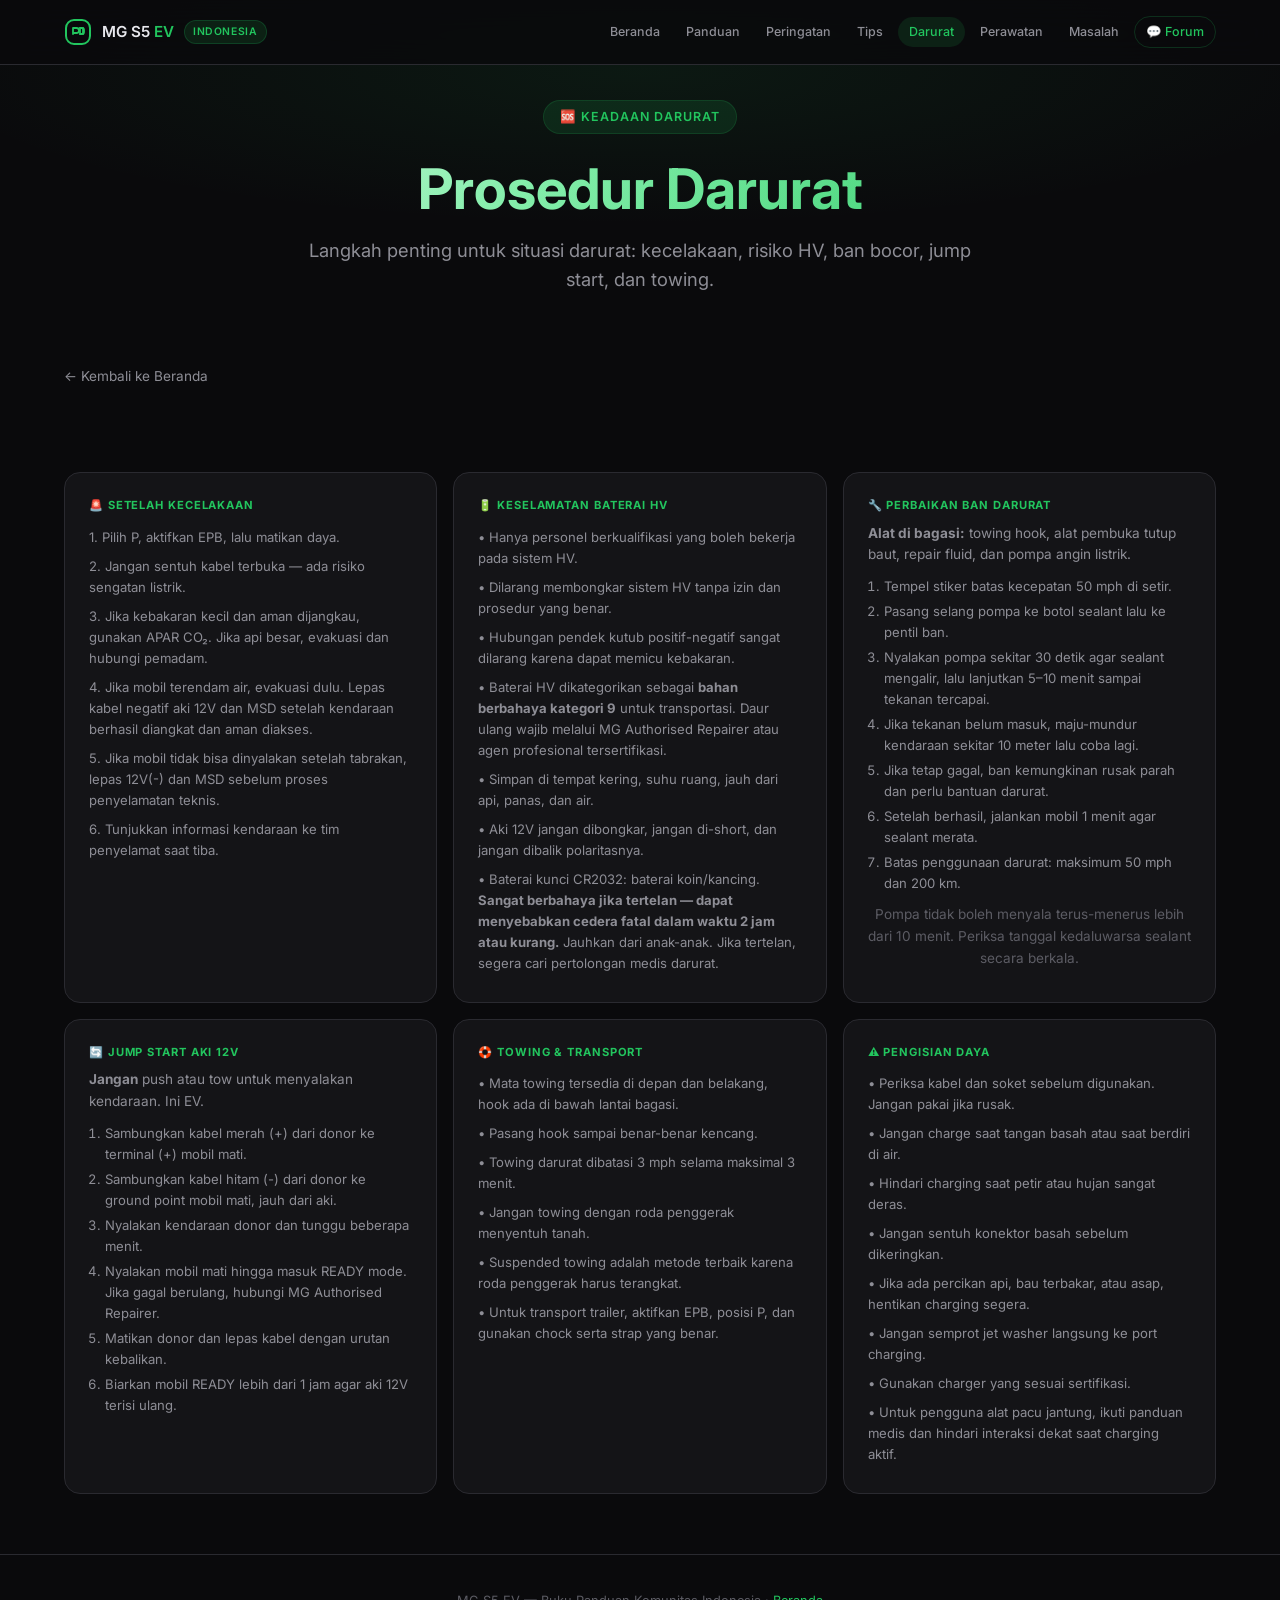
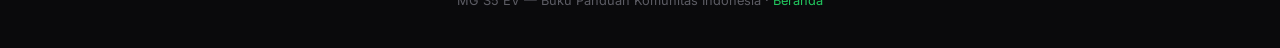
==== darurat.html @ fa59efef "fix: restruktur masalah.html + tambah Replaceable Batteries - masalah.html: Troubleshooting Cepat pi" ====
<!DOCTYPE html>
<html lang="id">
<head>
  <meta charset="UTF-8">
  <meta name="viewport" content="width=device-width, initial-scale=1.0">
  <title>Prosedur Darurat — MG S5 EV Indonesia</title>
  <link rel="preconnect" href="https://fonts.googleapis.com">
  <link rel="preconnect" href="https://fonts.gstatic.com" crossorigin>
  <link href="https://fonts.googleapis.com/css2?family=Inter:wght@300;400;500;600;700;800&display=swap" rel="stylesheet">
  <link rel="stylesheet" href="style.css">
</head>
<body>

<nav role="navigation" aria-label="Navigasi utama">
  <div class="container">
    <div class="nav-brand">
      <svg width="28" height="28" viewBox="0 0 28 28" fill="none" aria-hidden="true">
        <rect x="2" y="2" width="24" height="24" rx="8" stroke="#22c55e" stroke-width="2" fill="none"/>
        <path d="M9 16V10h3.5a2.5 2.5 0 0 1 0 5H9m10-5v6" stroke="#22c55e" stroke-width="1.8" stroke-linecap="round" stroke-linejoin="round"/>
        <path d="M20 12a2 2 0 0 0-2-2h-2v6h2a2 2 0 0 0 2-2v-2Z" stroke="#22c55e" stroke-width="1.8" stroke-linecap="round"/>
      </svg>
      <span>MG S5 <span class="brand-accent">EV</span></span>
      <span class="nav-badge">Indonesia</span>
    </div>
    <div class="nav-menu">
      <input type="checkbox" id="nav-toggle-darurat" class="nav-toggle-input" aria-hidden="true">
      <label for="nav-toggle-darurat" class="nav-toggle" aria-label="Buka navigasi">
        <span class="nav-toggle-bars" aria-hidden="true"><span></span><span></span><span></span></span>
      </label>
      <div class="nav-links">
        <a href="index.html">Beranda</a>
        <a href="panduan.html">Panduan</a>
        <a href="peringatan.html">Peringatan</a>
        <a href="tips.html">Tips</a>
        <a href="darurat.html" class="active">Darurat</a>
        <a href="perawatan.html">Perawatan</a>
        <a href="masalah.html">Masalah</a>
        <a href="https://mgs5.flarum.cloud" target="_blank" rel="noopener" class="forum-link">💬 Forum</a>
      </div>
    </div>
  </div>
</nav>

<header class="hero hero-sm">
  <div class="container">
    <div class="hero-tag">🆘 Keadaan Darurat</div>
    <h1>Prosedur Darurat</h1>
    <p class="hero-sub">Langkah penting untuk situasi darurat: kecelakaan, risiko HV, ban bocor, jump start, dan towing.</p>
  </div>
</header>

<div class="container">
  <a href="index.html" class="back-link">← Kembali ke Beranda</a>

  <section class="section section-tight">
    <div class="emer-grid">
      <div class="card">
        <div class="label">🚨 Setelah Kecelakaan</div>
        <ul>
          <li>1. Pilih P, aktifkan EPB, lalu matikan daya.</li>
          <li>2. Jangan sentuh kabel terbuka — ada risiko sengatan listrik.</li>
          <li>3. Jika kebakaran kecil dan aman dijangkau, gunakan APAR CO₂. Jika api besar, evakuasi dan hubungi pemadam.</li>
          <li>4. Jika mobil terendam air, evakuasi dulu. Lepas kabel negatif aki 12V dan MSD setelah kendaraan berhasil diangkat dan aman diakses.</li>
          <li>5. Jika mobil tidak bisa dinyalakan setelah tabrakan, lepas 12V(-) dan MSD sebelum proses penyelamatan teknis.</li>
          <li>6. Tunjukkan informasi kendaraan ke tim penyelamat saat tiba.</li>
        </ul>
      </div>

      <div class="card">
        <div class="label">🔋 Keselamatan Baterai HV</div>
        <ul>
          <li>• Hanya personel berkualifikasi yang boleh bekerja pada sistem HV.</li>
          <li>• Dilarang membongkar sistem HV tanpa izin dan prosedur yang benar.</li>
          <li>• Hubungan pendek kutub positif-negatif sangat dilarang karena dapat memicu kebakaran.</li>
          <li>• Baterai HV dikategorikan sebagai <strong>bahan berbahaya kategori 9</strong> untuk transportasi. Daur ulang wajib melalui MG Authorised Repairer atau agen profesional tersertifikasi.</li>
          <li>• Simpan di tempat kering, suhu ruang, jauh dari api, panas, dan air.</li>
          <li>• Aki 12V jangan dibongkar, jangan di-short, dan jangan dibalik polaritasnya.</li>
          <li>• Baterai kunci CR2032: baterai koin/kancing. <strong>Sangat berbahaya jika tertelan — dapat menyebabkan cedera fatal dalam waktu 2 jam atau kurang.</strong> Jauhkan dari anak-anak. Jika tertelan, segera cari pertolongan medis darurat.</li>
        </ul>
      </div>

      <div class="card">
        <div class="label">🔧 Perbaikan Ban Darurat</div>
        <p><strong>Alat di bagasi:</strong> towing hook, alat pembuka tutup baut, repair fluid, dan pompa angin listrik.</p>
        <ol>
          <li>Tempel stiker batas kecepatan 50 mph di setir.</li>
          <li>Pasang selang pompa ke botol sealant lalu ke pentil ban.</li>
          <li>Nyalakan pompa sekitar 30 detik agar sealant mengalir, lalu lanjutkan 5–10 menit sampai tekanan tercapai.</li>
          <li>Jika tekanan belum masuk, maju-mundur kendaraan sekitar 10 meter lalu coba lagi.</li>
          <li>Jika tetap gagal, ban kemungkinan rusak parah dan perlu bantuan darurat.</li>
          <li>Setelah berhasil, jalankan mobil 1 menit agar sealant merata.</li>
          <li>Batas penggunaan darurat: maksimum 50 mph dan 200 km.</li>
        </ol>
        <p class="muted-note mt-8">Pompa tidak boleh menyala terus-menerus lebih dari 10 menit. Periksa tanggal kedaluwarsa sealant secara berkala.</p>
      </div>

      <div class="card">
        <div class="label">🔄 Jump Start Aki 12V</div>
        <p><strong>Jangan</strong> push atau tow untuk menyalakan kendaraan. Ini EV.</p>
        <ol>
          <li>Sambungkan kabel merah (+) dari donor ke terminal (+) mobil mati.</li>
          <li>Sambungkan kabel hitam (-) dari donor ke ground point mobil mati, jauh dari aki.</li>
          <li>Nyalakan kendaraan donor dan tunggu beberapa menit.</li>
          <li>Nyalakan mobil mati hingga masuk READY mode. Jika gagal berulang, hubungi MG Authorised Repairer.</li>
          <li>Matikan donor dan lepas kabel dengan urutan kebalikan.</li>
          <li>Biarkan mobil READY lebih dari 1 jam agar aki 12V terisi ulang.</li>
        </ol>
      </div>

      <div class="card">
        <div class="label">🛟 Towing &amp; Transport</div>
        <ul>
          <li>• Mata towing tersedia di depan dan belakang, hook ada di bawah lantai bagasi.</li>
          <li>• Pasang hook sampai benar-benar kencang.</li>
          <li>• Towing darurat dibatasi 3 mph selama maksimal 3 menit.</li>
          <li>• Jangan towing dengan roda penggerak menyentuh tanah.</li>
          <li>• Suspended towing adalah metode terbaik karena roda penggerak harus terangkat.</li>
          <li>• Untuk transport trailer, aktifkan EPB, posisi P, dan gunakan chock serta strap yang benar.</li>
        </ul>
      </div>

      <div class="card">
        <div class="label">⚠️ Pengisian Daya</div>
        <ul>
          <li>• Periksa kabel dan soket sebelum digunakan. Jangan pakai jika rusak.</li>
          <li>• Jangan charge saat tangan basah atau saat berdiri di air.</li>
          <li>• Hindari charging saat petir atau hujan sangat deras.</li>
          <li>• Jangan sentuh konektor basah sebelum dikeringkan.</li>
          <li>• Jika ada percikan api, bau terbakar, atau asap, hentikan charging segera.</li>
          <li>• Jangan semprot jet washer langsung ke port charging.</li>
          <li>• Gunakan charger yang sesuai sertifikasi.</li>
          <li>• Untuk pengguna alat pacu jantung, ikuti panduan medis dan hindari interaksi dekat saat charging aktif.</li>
        </ul>
      </div>
    </div>
  </section>
</div>

<footer role="contentinfo">
  <div class="container">
    <p>MG S5 EV — Buku Panduan Komunitas Indonesia · <a href="index.html">Beranda</a></p>
  </div>
</footer>

</body>
</html>
---- style.css ----
/* ===== MG S5 EV Community Manual - Shared Styles ===== */
*, *::before, *::after { box-sizing: border-box; margin: 0; padding: 0; }
html { scroll-behavior: smooth; scroll-padding-top: 80px; }
body {
  font-family: "Inter", system-ui, -apple-system, sans-serif;
  background: #0a0a0c;
  color: #e8e8ed;
  line-height: 1.6;
  -webkit-font-smoothing: antialiased;
}
::selection { background: rgba(34, 197, 94, 0.3); color: #fff; }
:focus-visible { outline: 2px solid #22c55e; outline-offset: 2px; border-radius: 4px; }

:root {
  --bg: #0a0a0c;
  --surface: #141417;
  --surface-2: #1c1c21;
  --border: #2a2a30;
  --text: #e8e8ed;
  --muted: #8e8e96;
  --accent: #22c55e;
  --accent-dim: rgba(34, 197, 94, 0.12);
  --radius-sm: 6px;
  --radius-md: 10px;
  --radius-lg: 16px;
  --shadow-card: 0 1px 3px rgba(0, 0, 0, 0.4);
  --shadow-raised: 0 4px 12px rgba(0, 0, 0, 0.5);
  --max-width: 1200px;
}

h1, h2, h3, h4 { font-weight: 600; line-height: 1.25; }
h1 { font-size: clamp(2rem, 5vw, 3.5rem); font-weight: 700; }
h2 { font-size: clamp(1.4rem, 3vw, 2rem); margin-top: 2rem; }
h3 { font-size: clamp(1.1rem, 2vw, 1.35rem); color: var(--text); }
h4 { font-size: 1rem; color: var(--text); }
p, li { font-size: 0.95rem; color: var(--muted); line-height: 1.6; }
a { color: var(--accent); text-decoration: none; transition: color 0.15s; }
a:hover { color: #16a34a; }

.container { max-width: var(--max-width); margin: 0 auto; padding: 0 24px; }
.brand-accent, .accent-text { color: var(--accent); }
.center { text-align: center; }
.section-tight { padding-top: 0; }
.section-top-sm { padding-top: 24px; }
.mb-0 { margin-bottom: 0; }
.mt-8 { margin-top: 8px; }
.mt-12 { margin-top: 12px; }
.mt-24 { margin-top: 24px; }
.muted-note { font-size: 0.75rem; color: #5c5c64; text-align: center; }
.strong-note { color: var(--text); font-weight: 600; }
.accent-value { color: var(--accent); font-weight: 700; }

nav {
  position: fixed;
  top: 0;
  inset-inline: 0;
  z-index: 100;
  background: rgba(10, 10, 12, 0.85);
  backdrop-filter: blur(16px) saturate(1.4);
  -webkit-backdrop-filter: blur(16px) saturate(1.4);
  border-bottom: 1px solid var(--border);
}
nav .container { display: flex; align-items: center; justify-content: space-between; min-height: 64px; }
.nav-brand { display: flex; align-items: center; gap: 10px; font-weight: 600; font-size: 0.95rem; color: var(--text); }
.nav-menu { display: flex; align-items: center; }
.nav-toggle-input {
  position: absolute;
  opacity: 0;
  pointer-events: none;
}
.nav-toggle {
  display: none;
  align-items: center;
  justify-content: center;
  width: 42px;
  height: 42px;
  border: 1px solid var(--border);
  border-radius: 10px;
  background: var(--surface);
  color: var(--text);
  cursor: pointer;
}
.nav-toggle-bars {
  display: inline-flex;
  flex-direction: column;
  gap: 4px;
}
.nav-toggle-bars span {
  width: 16px;
  height: 2px;
  border-radius: 999px;
  background: currentColor;
}
.nav-badge {
  font-size: 0.65rem;
  font-weight: 600;
  text-transform: uppercase;
  letter-spacing: 0.06em;
  padding: 3px 8px;
  border-radius: 100px;
  background: var(--accent-dim);
  color: var(--accent);
  border: 1px solid rgba(34, 197, 94, 0.2);
}
.nav-links { display: flex; gap: 4px; align-items: center; flex-wrap: wrap; }
.nav-links a {
  color: var(--muted);
  font-size: 0.78rem;
  font-weight: 500;
  padding: 5px 11px;
  border-radius: 100px;
  transition: all 0.15s;
  white-space: nowrap;
}
.nav-links a:hover,
.nav-links a.active { color: var(--text); background: var(--surface-2); }
.nav-links a.active { color: var(--accent); background: var(--accent-dim); }
.forum-link {
  color: var(--accent) !important;
  border: 1px solid rgba(34, 197, 94, 0.2);
}

.hero { padding: 140px 0 60px; text-align: center; position: relative; overflow: hidden; }
.hero::before {
  content: "";
  position: absolute;
  inset: 0;
  background: radial-gradient(ellipse 80% 60% at 50% 20%, rgba(34, 197, 94, 0.08), transparent 70%);
  pointer-events: none;
}
.hero-sm { padding: 100px 0 40px; }
.hero-tag {
  display: inline-flex;
  align-items: center;
  gap: 6px;
  font-size: 0.78rem;
  font-weight: 600;
  text-transform: uppercase;
  letter-spacing: 0.08em;
  padding: 6px 16px;
  border-radius: 100px;
  background: var(--accent-dim);
  color: var(--accent);
  border: 1px solid rgba(34, 197, 94, 0.15);
  margin-bottom: 20px;
}
.hero h1 {
  margin-bottom: 12px;
  background: linear-gradient(135deg, #f0fdf4 0%, #86efac 40%, #22c55e 100%);
  -webkit-background-clip: text;
  -webkit-text-fill-color: transparent;
  background-clip: text;
}
.hero-sub { font-size: clamp(1rem, 2vw, 1.15rem); max-width: 700px; margin: 0 auto 28px; color: var(--muted); }
.hero-stats { display: flex; justify-content: center; gap: 40px; flex-wrap: wrap; }
.hero-stat { text-align: center; }
.hero-stat-val { font-size: 1.5rem; font-weight: 700; color: var(--text); }
.hero-stat-lbl { font-size: 0.8rem; color: var(--muted); margin-top: 2px; }

.section { padding: 60px 0; }
.section-header { text-align: center; margin-bottom: 40px; }
.section-header h2 { margin-top: 0; }
.section-header p { max-width: 620px; margin: 10px auto 0; }

.disclaimer-card {
  max-width: 780px;
  margin: -20px auto 48px;
  padding: 18px 26px;
  border-radius: var(--radius-md);
  background: rgba(234, 179, 8, 0.06);
  border: 1px solid rgba(234, 179, 8, 0.15);
}
.disclaimer-card p { font-size: 0.85rem; color: #a3a3a3; }
.disclaimer-card strong { color: #facc15; font-weight: 600; }

.card {
  background: var(--surface);
  border: 1px solid var(--border);
  border-radius: var(--radius-lg);
  padding: 24px;
  transition: all 0.2s;
}
.card:hover { border-color: rgba(34, 197, 94, 0.25); background: var(--surface-2); }
.card .label {
  font-size: 0.7rem;
  font-weight: 700;
  text-transform: uppercase;
  letter-spacing: 0.08em;
  color: var(--accent);
  margin-bottom: 8px;
}
.card p { font-size: 0.85rem; margin-bottom: 6px; }
.card ul { list-style: none; }
.card ul li { font-size: 0.82rem; color: var(--muted); padding: 3px 0; }

.quick-nav {
  display: grid;
  grid-template-columns: repeat(auto-fit, minmax(180px, 1fr));
  gap: 12px;
  margin-bottom: 48px;
}
.quick-nav-card {
  display: block;
  text-align: center;
  padding: 24px 16px;
}
.quick-nav-icon { font-size: 1.8rem; margin-bottom: 8px; }
.quick-nav-title { font-weight: 600; color: var(--text); font-size: 0.9rem; }
.quick-nav-meta { font-size: 0.75rem; color: var(--muted); margin-top: 4px; }
.quick-nav-card.is-forum { border-color: rgba(34, 197, 94, 0.2); }

.action-row {
  margin-top: 20px;
  display: flex;
  justify-content: center;
  gap: 12px;
  flex-wrap: wrap;
}
.pill-link {
  display: inline-flex;
  align-items: center;
  gap: 10px;
  padding: 12px 24px;
  font-size: 0.9rem;
  font-weight: 600;
  color: var(--accent);
  background: var(--accent-dim);
  border: 1px solid rgba(34, 197, 94, 0.2);
  border-radius: 100px;
}
.pill-link.secondary {
  color: var(--text);
  background: var(--surface);
  border-color: var(--border);
  font-weight: 500;
}
.pill-link svg { flex-shrink: 0; }

.info-grid-3,
.spec-grid,
.emer-grid {
  display: grid;
  grid-template-columns: repeat(auto-fit, minmax(280px, 1fr));
  gap: 16px;
}
.spec-grid { grid-template-columns: repeat(auto-fit, minmax(300px, 1fr)); }
.chapters { display: grid; grid-template-columns: repeat(auto-fill, minmax(360px, 1fr)); gap: 20px; }
.chapter {
  background: var(--surface);
  border: 1px solid var(--border);
  border-radius: var(--radius-lg);
  padding: 28px;
  transition: all 0.2s;
}
.chapter:hover {
  border-color: rgba(34, 197, 94, 0.3);
  background: var(--surface-2);
  transform: translateY(-2px);
  box-shadow: var(--shadow-raised);
}
.chapter-num { font-size: 0.7rem; font-weight: 700; text-transform: uppercase; letter-spacing: 0.1em; color: var(--accent); margin-bottom: 8px; }
.chapter h3 { margin-bottom: 8px; font-size: 1.05rem; }
.chapter p { font-size: 0.85rem; color: var(--muted); line-height: 1.6; margin-bottom: 8px; }
.chapter ul { list-style: none; display: flex; flex-wrap: wrap; gap: 5px; }
.chapter ul li {
  font-size: 0.72rem;
  padding: 3px 10px;
  border-radius: 100px;
  background: var(--surface-2);
  color: var(--muted);
  border: 1px solid var(--border);
}

.spec-row {
  display: flex;
  justify-content: space-between;
  gap: 16px;
  padding: 5px 0;
  border-bottom: 1px solid var(--border);
  font-size: 0.85rem;
}
.spec-row:last-child { border-bottom: none; }
.spec-row .key { color: var(--muted); }
.spec-row .val { color: var(--text); font-weight: 500; text-align: right; }

.table-wrap { overflow-x: auto; margin: 16px 0; border-radius: var(--radius-md); border: 1px solid var(--border); }
table { width: 100%; border-collapse: collapse; font-size: 0.82rem; }
th, td { padding: 10px 14px; text-align: left; border-bottom: 1px solid var(--border); }
th { background: var(--surface-2); color: var(--muted); font-weight: 600; font-size: 0.75rem; text-transform: uppercase; letter-spacing: 0.05em; }
td { color: var(--text); }
tr:hover td { background: rgba(34, 197, 94, 0.04); }
td:first-child { color: var(--muted); font-weight: 500; }
.check { color: var(--accent); font-weight: 700; }
.warn { color: #eab308; font-weight: 600; font-style: italic; font-size: 0.8rem; }
.dash { color: #555; }

.swatch-list { display: flex; gap: 12px; flex-wrap: wrap; margin-top: 12px; }
.swatch-item { display: inline-flex; align-items: center; gap: 6px; }
.swatch-dot {
  width: 20px;
  height: 20px;
  border-radius: 50%;
  display: inline-block;
}
.swatch-dot.white { background: #f5f5f0; border: 1px solid #444; }
.swatch-dot.black { background: #111; border: 1px solid #555; }
.swatch-dot.gray { background: #5a5a5e; border: 1px solid #666; }
.swatch-dot.red { background: #dc2626; border: 1px solid #666; }

.lamp-grid { display: grid; grid-template-columns: repeat(auto-fill, minmax(280px, 1fr)); gap: 12px; margin: 24px 0 48px; }
.lamp-item { display: flex; align-items: flex-start; gap: 12px; padding: 14px 16px; background: var(--surface); border: 1px solid var(--border); border-radius: var(--radius-md); }
.lamp-icon { width: 42px; height: 42px; border-radius: var(--radius-sm); background: var(--surface-2); display: flex; align-items: center; justify-content: center; font-size: 1.1rem; flex-shrink: 0; }
.lamp-name { font-size: 0.82rem; font-weight: 600; color: var(--text); margin-bottom: 2px; }
.lamp-desc { font-size: 0.78rem; color: var(--muted); line-height: 1.5; }

.fluids { display: grid; grid-template-columns: repeat(auto-fit, minmax(200px, 1fr)); gap: 12px; }
.fluid-item { background: var(--surface); border: 1px solid var(--border); border-radius: var(--radius-md); padding: 16px 20px; transition: all 0.2s; }
.fluid-item:hover { border-color: rgba(34, 197, 94, 0.25); }
.fluid-item .fname { font-size: 0.82rem; font-weight: 600; color: var(--text); margin-bottom: 4px; }
.fluid-item .fdet { font-size: 0.78rem; color: var(--muted); }
.fluid-item .fcap { font-size: 1rem; font-weight: 700; color: var(--accent); margin-top: 4px; }

.emer-grid ol { padding-left: 16px; margin-top: 8px; }
.emer-grid ol li { font-size: 0.82rem; color: var(--muted); padding: 2px 0; }
.emer-grid ul { list-style: none; margin-top: 8px; }
.emer-grid ul li { font-size: 0.82rem; color: var(--muted); padding: 4px 0; }

.tips-grid { display: grid; grid-template-columns: repeat(auto-fit, minmax(220px, 1fr)); gap: 14px; max-width: 100%; margin: 0 auto; }
.tip-card { background: var(--surface); border: 1px solid var(--border); border-radius: var(--radius-md); padding: 20px; }
.tip-card h3 { font-size: 0.9rem; margin-bottom: 6px; }
.tip-card p { font-size: 0.8rem; }

.app-grid { display: grid; grid-template-columns: repeat(auto-fit, minmax(180px, 1fr)); gap: 14px; max-width: 700px; margin: 0 auto; }
.app-grid.compact { max-width: 600px; }
.app-item { background: var(--surface); border: 1px solid var(--border); border-radius: var(--radius-md); padding: 20px 16px; text-align: center; transition: all 0.2s; }
.app-item:hover { border-color: rgba(34, 197, 94, 0.25); }
.app-item h3 { font-size: 0.9rem; margin-bottom: 4px; }
.app-item p { font-size: 0.8rem; }

.back-link { display: inline-flex; align-items: center; gap: 6px; font-size: 0.85rem; margin-bottom: 24px; color: var(--muted); }
.back-link:hover { color: var(--accent); }

.note-card {
  text-align: center;
  padding: 20px;
  max-width: 600px;
  margin: 0 auto 48px;
}

.alignment-grid {
  display: grid;
  grid-template-columns: repeat(auto-fit, minmax(200px, 1fr));
  gap: 12px;
  margin-top: 12px;
}
.align-item-title {
  font-size: 0.75rem;
  color: var(--muted);
  font-weight: 600;
}
.align-item-value {
  font-size: 0.82rem;
  color: var(--text);
}
.stack-gap-sm > * + * { margin-top: 6px; }

footer { border-top: 1px solid var(--border); padding: 36px 0; text-align: center; }
footer p { font-size: 0.8rem; color: #5c5c64; }

@media (max-width: 768px) {
  .hero { padding: 120px 0 40px; }
  .hero-sm { padding: 90px 0 30px; }
  .chapters,
  .spec-grid { grid-template-columns: 1fr; }
  .hero-stats { flex-direction: column; gap: 14px; }
  nav .container { min-height: 72px; }
  .nav-brand { gap: 8px; font-size: 0.9rem; }
  .nav-brand svg { width: 24px; height: 24px; }
  .nav-badge { display: none; }
  .nav-menu {
    display: block;
    position: relative;
  }
  .nav-toggle { display: inline-flex; }
  .nav-links {
    position: absolute;
    top: calc(100% + 10px);
    right: 0;
    min-width: min(280px, calc(100vw - 48px));
    padding: 10px;
    border: 1px solid var(--border);
    border-radius: 14px;
    background: rgba(20, 20, 23, 0.98);
    box-shadow: var(--shadow-raised);
    display: none;
    flex-direction: column;
    align-items: stretch;
    gap: 6px;
  }
  .nav-toggle-input:checked + .nav-toggle + .nav-links { display: flex; }
  .nav-links a {
    font-size: 0.88rem;
    padding: 10px 12px;
    border-radius: 10px;
  }
  .forum-link { text-align: center; }
}

@media (prefers-reduced-motion: reduce) {
  *, *::before, *::after { transition-duration: 0.01ms !important; animation-duration: 0.01ms !important; }
  html { scroll-behavior: auto; }
}
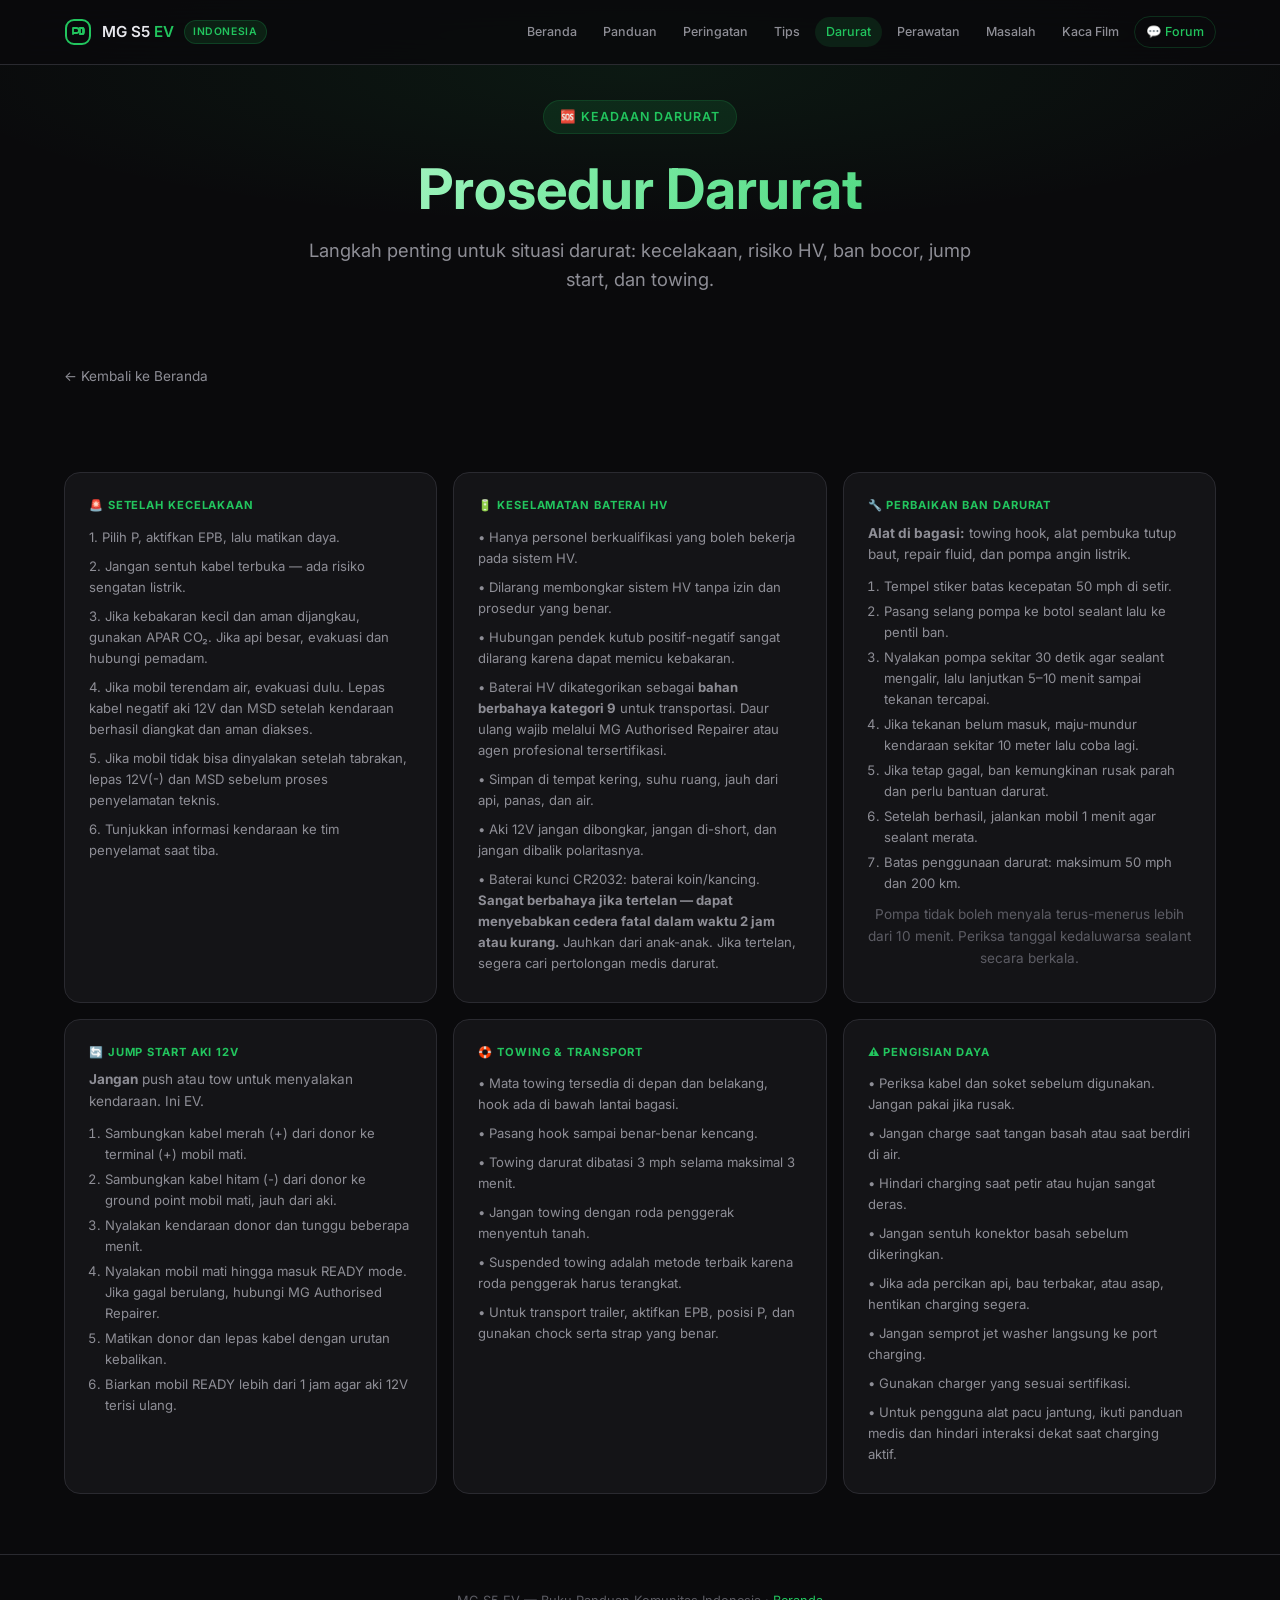
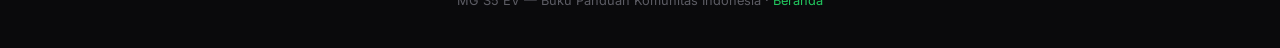
==== commit 1b25e42b: "fix: tambah link Kaca Film di nav semua halaman + card quick-nav homepage (nav konsisten 8 halaman)" ====
--- a/darurat.html
+++ b/darurat.html
@@ -3,6 +3,7 @@
 <head>
   <meta charset="UTF-8">
   <meta name="viewport" content="width=device-width, initial-scale=1.0">
+  <link rel="sitemap" type="application/xml" title="Sitemap" href="sitemap.xml">
   <title>Prosedur Darurat — MG S5 EV Indonesia</title>
   <link rel="preconnect" href="https://fonts.googleapis.com">
   <link rel="preconnect" href="https://fonts.gstatic.com" crossorigin>
@@ -35,6 +36,7 @@
         <a href="darurat.html" class="active">Darurat</a>
         <a href="perawatan.html">Perawatan</a>
         <a href="masalah.html">Masalah</a>
+        <a href="kacafilm.html">Kaca Film</a>
         <a href="https://mgs5.flarum.cloud" target="_blank" rel="noopener" class="forum-link">💬 Forum</a>
       </div>
     </div>
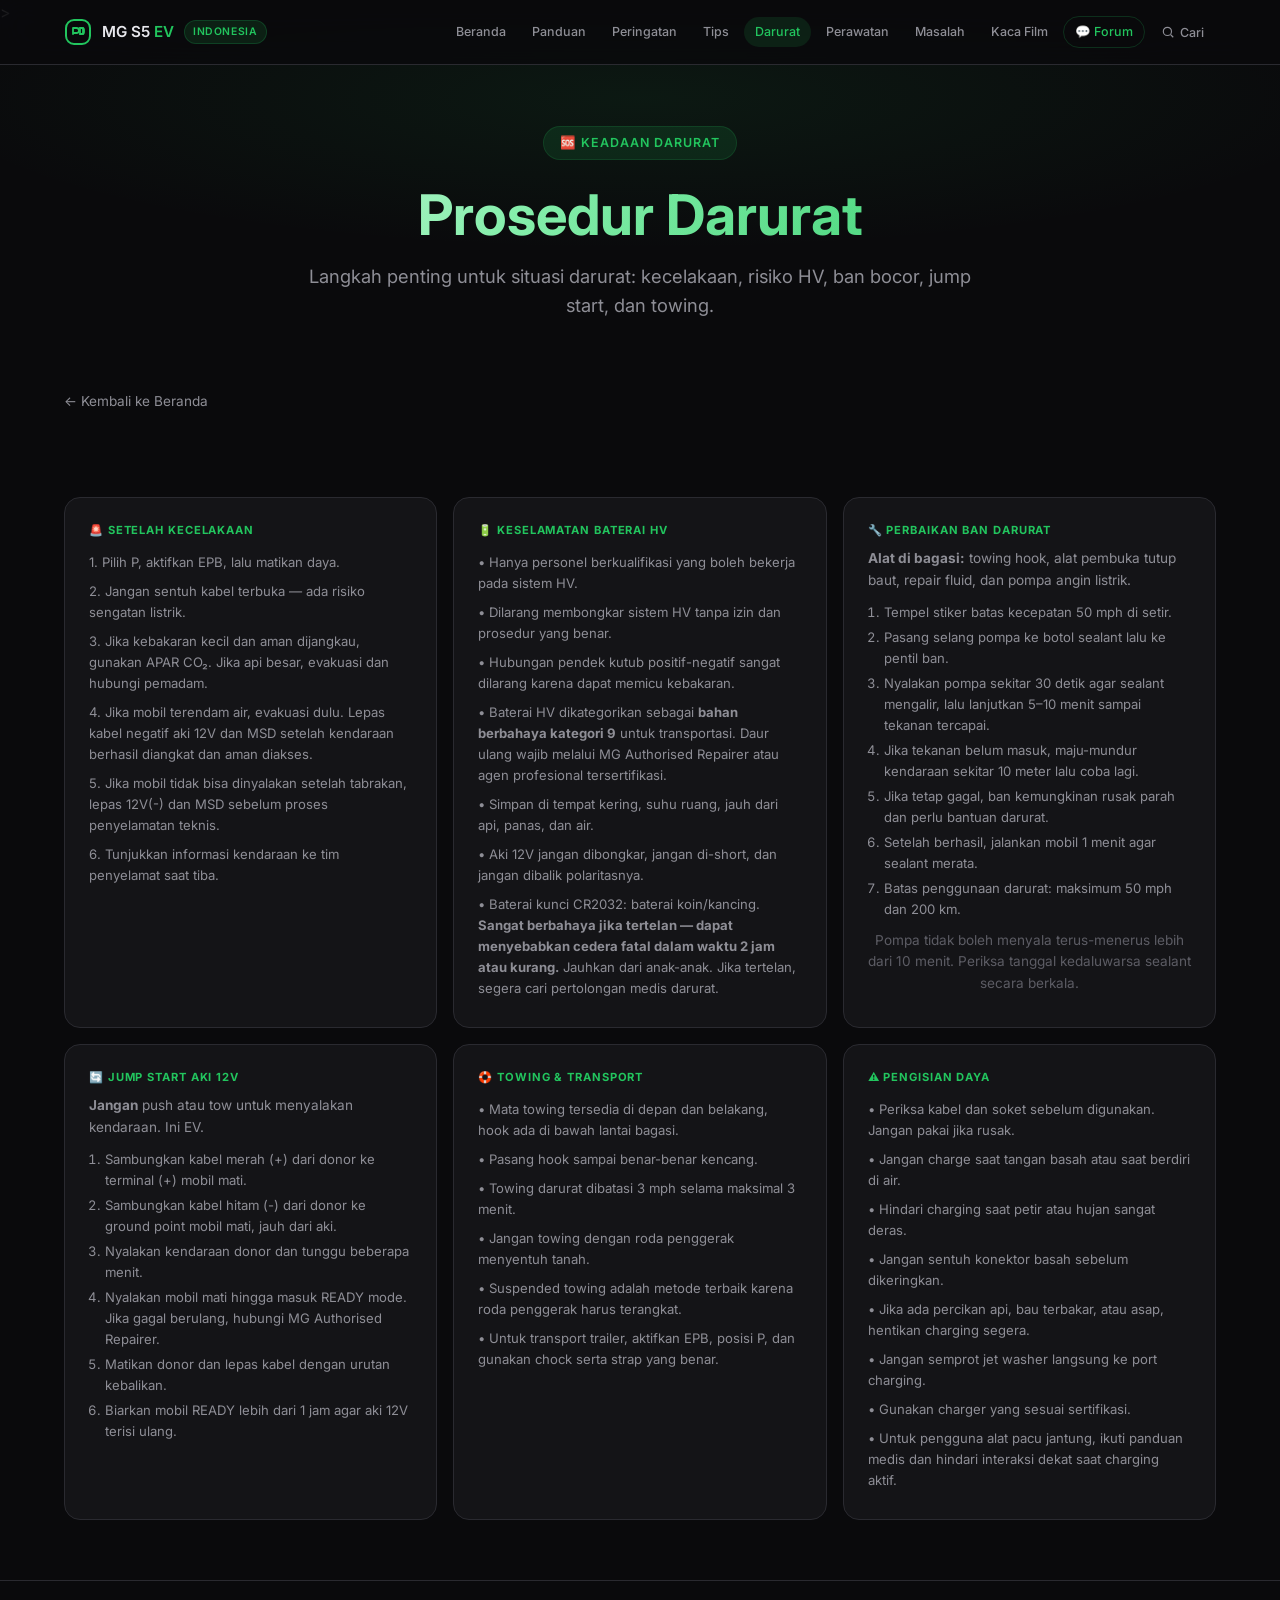
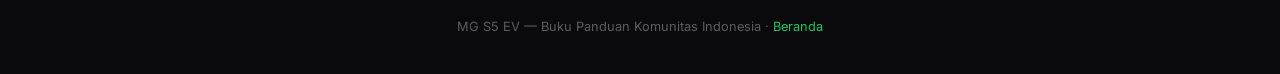
==== commit 4b478919: "feat: tambah search Pagefind (modal navbar + hero) dgn scroll-ke-bagian, kartu tips Matikan Wiper Ot" ====
--- a/darurat.html
+++ b/darurat.html
@@ -8,7 +8,8 @@
   <link rel="preconnect" href="https://fonts.googleapis.com">
   <link rel="preconnect" href="https://fonts.gstatic.com" crossorigin>
   <link href="https://fonts.googleapis.com/css2?family=Inter:wght@300;400;500;600;700;800&display=swap" rel="stylesheet">
-  <link rel="stylesheet" href="style.css">
+  <link rel="stylesheet" href="style.css"
+  <link rel="stylesheet" href="search.css">>
 </head>
 <body>
 
@@ -38,6 +39,7 @@
         <a href="masalah.html">Masalah</a>
         <a href="kacafilm.html">Kaca Film</a>
         <a href="https://mgs5.flarum.cloud" target="_blank" rel="noopener" class="forum-link">💬 Forum</a>
+<button type="button" class="search-toggle" data-search-open aria-haspopup="dialog" aria-expanded="false" aria-label="Buka pencarian"><svg viewBox="0 0 24 24" fill="none" stroke="currentColor" stroke-width="2" aria-hidden="true"><circle cx="11" cy="11" r="7" /><path d="M21 21l-4.3-4.3" /></svg> Cari</button>
       </div>
     </div>
   </div>
@@ -144,5 +146,15 @@
   </div>
 </footer>
 
+<div class="search-modal" id="search-modal" role="dialog" aria-modal="true" aria-hidden="true" aria-label="Pencarian situs">
+  <div class="search-modal-panel">
+    <div class="search-modal-head">
+      <span class="sm-title">🔍 Cari di panduan MG S5 EV</span>
+      <button type="button" class="search-modal-close" id="search-modal-close" aria-label="Tutup pencarian">&times;</button>
+    </div>
+    <div id="search-modal-panel"></div>
+  </div>
+</div>
+<script src="search.js"></script>
 </body>
 </html>
--- a/search.css
+++ b/search.css
@@ -0,0 +1,81 @@
+/* ===== MG S5 EV — Search (Pagefind) ===== */
+/* Hanya menambah area search — tidak mengubah layout lain */
+
+/* Tombol search di navbar */
+.search-toggle{
+  display:inline-flex;align-items:center;gap:5px;cursor:pointer;
+  color:var(--muted);font-size:.78rem;font-weight:500;
+  padding:5px 11px;border-radius:100px;transition:all .15s;
+  background:none;border:1px solid transparent;
+  font-family:inherit;white-space:nowrap;
+}
+.search-toggle:hover,.search-toggle:focus-visible{color:var(--text);background:var(--surface-2)}
+.search-toggle svg{width:14px;height:14px}
+
+/* Modal / overlay pencarian */
+.search-modal{
+  position:fixed;inset:0;z-index:200;display:none;
+  align-items:flex-start;justify-content:center;
+  padding:12vh 20px 40px;background:rgba(10,10,12,.72);
+  backdrop-filter:blur(6px);-webkit-backdrop-filter:blur(6px);
+}
+.search-modal.open{display:flex}
+.search-modal-panel{
+  width:100%;max-width:640px;background:var(--surface);
+  border:1px solid var(--border);border-radius:var(--radius-lg);
+  box-shadow:var(--shadow-raised);overflow:hidden;
+}
+.search-modal-panel #search-modal-panel{padding:12px 16px 16px}
+.search-modal-head{
+  display:flex;align-items:center;justify-content:space-between;
+  padding:12px 16px;border-bottom:1px solid var(--border);
+}
+.search-modal-head .sm-title{font-size:.72rem;font-weight:700;text-transform:uppercase;letter-spacing:.08em;color:var(--muted)}
+.search-modal-close{
+  cursor:pointer;color:var(--muted);font-size:.85rem;
+  background:none;border:none;font-family:inherit;padding:4px 8px;border-radius:6px;
+}
+.search-modal-close:hover{color:var(--text);background:var(--surface-2)}
+.search-modal .pagefind-ui{margin:0;padding:12px 16px 16px}
+
+/* Kotak search besar di halaman utama */
+.hero-search{
+  max-width:560px;margin:28px auto 0;
+}
+.hero-search .pagefind-ui{margin:0}
+
+/* Umum: sesuaikan tombol Pagefind dgn tema gelap */
+.pagefind-ui__search-input{
+  background:var(--surface-2)!important;color:var(--text)!important;
+  border:1px solid var(--border)!important;border-radius:var(--radius-md)!important;
+  font-size:.95rem!important;
+}
+.pagefind-ui__search-input::placeholder{color:var(--muted)!important}
+.pagefind-ui__results-area{background:transparent!important}
+.pagefind-ui__message{color:var(--muted)!important;font-size:.85rem!important}
+.pagefind-ui__result-title{
+  color:var(--accent)!important;font-size:.98rem!important;
+  text-decoration:underline!important;text-underline-offset:2px!important;
+}
+.pagefind-ui__result-title:hover, .pagefind-ui__result-title:focus{color:var(--accent)!important;text-decoration:underline!important}
+.pagefind-ui__result-excerpt{color:var(--text)!important}
+.pagefind-ui__result-excerpt mark{
+  background:var(--accent)!important;color:#062b18!important;
+  border-radius:3px!important;padding:0 2px!important;
+}
+.pagefind-ui__result-link{color:var(--accent)!important;text-decoration:underline!important;text-underline-offset:2px!important}
+.pagefind-ui__result{background:var(--surface)!important;border:1px solid var(--border)!important;
+  border-radius:var(--radius-md)!important;padding:12px 14px!important;margin-bottom:8px!important}
+.pagefind-ui__search-clear{fill:var(--muted)!important;
+  color:var(--accent)!important;border:1px solid rgba(34,197,94,.3)!important;
+  border-radius:var(--radius-sm)!important;background:var(--accent-dim)!important;
+  padding:4px 10px!important;font-family:inherit!important;font-size:.8rem!important}
+.pagefind-ui__search-clear:hover{background:var(--accent)!important;color:#062b18!important}
+
+@media(max-width:768px){
+  .search-toggle{font-size:0;padding:6px}
+  .search-toggle svg{width:16px;height:16px}
+}
+@media(prefers-reduced-motion:reduce){
+  .search-modal{transition:none!important}
+}
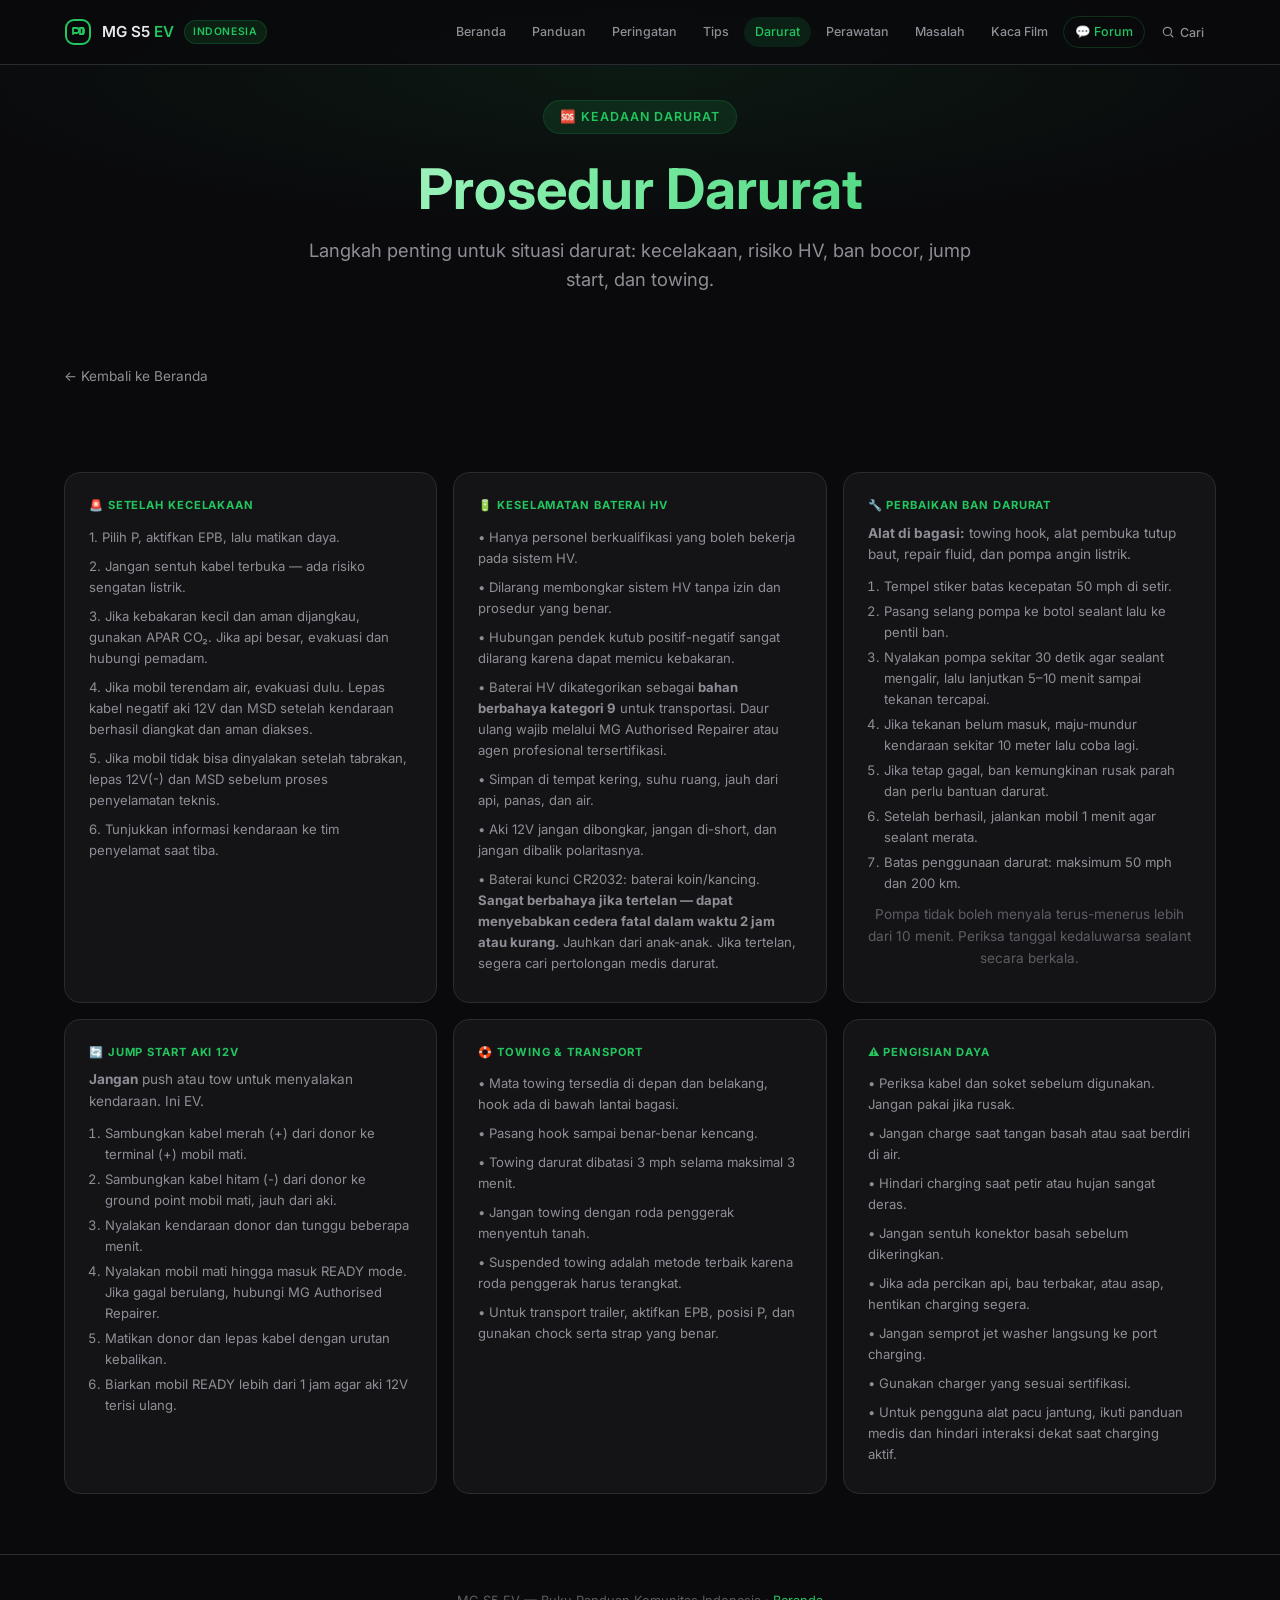
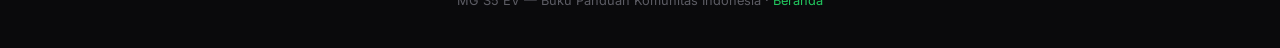
==== commit af21e4b0: "fix: perbaiki link stylesheet tidak tertutup di <head> (style.css & search.css)" ====
--- a/darurat.html
+++ b/darurat.html
@@ -8,8 +8,8 @@
   <link rel="preconnect" href="https://fonts.googleapis.com">
   <link rel="preconnect" href="https://fonts.gstatic.com" crossorigin>
   <link href="https://fonts.googleapis.com/css2?family=Inter:wght@300;400;500;600;700;800&display=swap" rel="stylesheet">
-  <link rel="stylesheet" href="style.css"
-  <link rel="stylesheet" href="search.css">>
+  <link rel="stylesheet" href="style.css">
+  <link rel="stylesheet" href="search.css">
 </head>
 <body>
 
--- a/style.css
+++ b/style.css
@@ -0,0 +1,412 @@
+/* ===== MG S5 EV Community Manual - Shared Styles ===== */
+*, *::before, *::after { box-sizing: border-box; margin: 0; padding: 0; }
+html { scroll-behavior: smooth; scroll-padding-top: 80px; }
+body {
+  font-family: "Inter", system-ui, -apple-system, sans-serif;
+  background: #0a0a0c;
+  color: #e8e8ed;
+  line-height: 1.6;
+  -webkit-font-smoothing: antialiased;
+}
+::selection { background: rgba(34, 197, 94, 0.3); color: #fff; }
+:focus-visible { outline: 2px solid #22c55e; outline-offset: 2px; border-radius: 4px; }
+
+:root {
+  --bg: #0a0a0c;
+  --surface: #141417;
+  --surface-2: #1c1c21;
+  --border: #2a2a30;
+  --text: #e8e8ed;
+  --muted: #8e8e96;
+  --accent: #22c55e;
+  --accent-dim: rgba(34, 197, 94, 0.12);
+  --radius-sm: 6px;
+  --radius-md: 10px;
+  --radius-lg: 16px;
+  --shadow-card: 0 1px 3px rgba(0, 0, 0, 0.4);
+  --shadow-raised: 0 4px 12px rgba(0, 0, 0, 0.5);
+  --max-width: 1200px;
+}
+
+h1, h2, h3, h4 { font-weight: 600; line-height: 1.25; }
+h1 { font-size: clamp(2rem, 5vw, 3.5rem); font-weight: 700; }
+h2 { font-size: clamp(1.4rem, 3vw, 2rem); margin-top: 2rem; }
+h3 { font-size: clamp(1.1rem, 2vw, 1.35rem); color: var(--text); }
+h4 { font-size: 1rem; color: var(--text); }
+p, li { font-size: 0.95rem; color: var(--muted); line-height: 1.6; }
+a { color: var(--accent); text-decoration: none; transition: color 0.15s; }
+a:hover { color: #16a34a; }
+
+.container { max-width: var(--max-width); margin: 0 auto; padding: 0 24px; }
+.brand-accent, .accent-text { color: var(--accent); }
+.center { text-align: center; }
+.section-tight { padding-top: 0; }
+.section-top-sm { padding-top: 24px; }
+.mb-0 { margin-bottom: 0; }
+.mt-8 { margin-top: 8px; }
+.mt-12 { margin-top: 12px; }
+.mt-24 { margin-top: 24px; }
+.muted-note { font-size: 0.75rem; color: #5c5c64; text-align: center; }
+.strong-note { color: var(--text); font-weight: 600; }
+.accent-value { color: var(--accent); font-weight: 700; }
+
+nav {
+  position: fixed;
+  top: 0;
+  inset-inline: 0;
+  z-index: 100;
+  background: rgba(10, 10, 12, 0.85);
+  backdrop-filter: blur(16px) saturate(1.4);
+  -webkit-backdrop-filter: blur(16px) saturate(1.4);
+  border-bottom: 1px solid var(--border);
+}
+nav .container { display: flex; align-items: center; justify-content: space-between; min-height: 64px; }
+.nav-brand { display: flex; align-items: center; gap: 10px; font-weight: 600; font-size: 0.95rem; color: var(--text); }
+.nav-menu { display: flex; align-items: center; }
+.nav-toggle-input {
+  position: absolute;
+  opacity: 0;
+  pointer-events: none;
+}
+.nav-toggle {
+  display: none;
+  align-items: center;
+  justify-content: center;
+  width: 42px;
+  height: 42px;
+  border: 1px solid var(--border);
+  border-radius: 10px;
+  background: var(--surface);
+  color: var(--text);
+  cursor: pointer;
+}
+.nav-toggle-bars {
+  display: inline-flex;
+  flex-direction: column;
+  gap: 4px;
+}
+.nav-toggle-bars span {
+  width: 16px;
+  height: 2px;
+  border-radius: 999px;
+  background: currentColor;
+}
+.nav-badge {
+  font-size: 0.65rem;
+  font-weight: 600;
+  text-transform: uppercase;
+  letter-spacing: 0.06em;
+  padding: 3px 8px;
+  border-radius: 100px;
+  background: var(--accent-dim);
+  color: var(--accent);
+  border: 1px solid rgba(34, 197, 94, 0.2);
+}
+.nav-links { display: flex; gap: 4px; align-items: center; flex-wrap: wrap; }
+.nav-links a {
+  color: var(--muted);
+  font-size: 0.78rem;
+  font-weight: 500;
+  padding: 5px 11px;
+  border-radius: 100px;
+  transition: all 0.15s;
+  white-space: nowrap;
+}
+.nav-links a:hover,
+.nav-links a.active { color: var(--text); background: var(--surface-2); }
+.nav-links a.active { color: var(--accent); background: var(--accent-dim); }
+.forum-link {
+  color: var(--accent) !important;
+  border: 1px solid rgba(34, 197, 94, 0.2);
+}
+
+.hero { padding: 140px 0 60px; text-align: center; position: relative; overflow: hidden; }
+.hero::before {
+  content: "";
+  position: absolute;
+  inset: 0;
+  background: radial-gradient(ellipse 80% 60% at 50% 20%, rgba(34, 197, 94, 0.08), transparent 70%);
+  pointer-events: none;
+}
+.hero-sm { padding: 100px 0 40px; }
+.hero-tag {
+  display: inline-flex;
+  align-items: center;
+  gap: 6px;
+  font-size: 0.78rem;
+  font-weight: 600;
+  text-transform: uppercase;
+  letter-spacing: 0.08em;
+  padding: 6px 16px;
+  border-radius: 100px;
+  background: var(--accent-dim);
+  color: var(--accent);
+  border: 1px solid rgba(34, 197, 94, 0.15);
+  margin-bottom: 20px;
+}
+.hero h1 {
+  margin-bottom: 12px;
+  background: linear-gradient(135deg, #f0fdf4 0%, #86efac 40%, #22c55e 100%);
+  -webkit-background-clip: text;
+  -webkit-text-fill-color: transparent;
+  background-clip: text;
+}
+.hero-sub { font-size: clamp(1rem, 2vw, 1.15rem); max-width: 700px; margin: 0 auto 28px; color: var(--muted); }
+.hero-stats { display: flex; justify-content: center; gap: 40px; flex-wrap: wrap; }
+.hero-stat { text-align: center; }
+.hero-stat-val { font-size: 1.5rem; font-weight: 700; color: var(--text); }
+.hero-stat-lbl { font-size: 0.8rem; color: var(--muted); margin-top: 2px; }
+
+.section { padding: 60px 0; }
+.section-header { text-align: center; margin-bottom: 40px; }
+.section-header h2 { margin-top: 0; }
+.section-header p { max-width: 620px; margin: 10px auto 0; }
+
+.disclaimer-card {
+  max-width: 780px;
+  margin: -20px auto 48px;
+  padding: 18px 26px;
+  border-radius: var(--radius-md);
+  background: rgba(234, 179, 8, 0.06);
+  border: 1px solid rgba(234, 179, 8, 0.15);
+}
+.disclaimer-card p { font-size: 0.85rem; color: #a3a3a3; }
+.disclaimer-card strong { color: #facc15; font-weight: 600; }
+
+.card {
+  background: var(--surface);
+  border: 1px solid var(--border);
+  border-radius: var(--radius-lg);
+  padding: 24px;
+  transition: all 0.2s;
+}
+.card:hover { border-color: rgba(34, 197, 94, 0.25); background: var(--surface-2); }
+.card .label {
+  font-size: 0.7rem;
+  font-weight: 700;
+  text-transform: uppercase;
+  letter-spacing: 0.08em;
+  color: var(--accent);
+  margin-bottom: 8px;
+}
+.card p { font-size: 0.85rem; margin-bottom: 6px; }
+.card ul { list-style: none; }
+.card ul li { font-size: 0.82rem; color: var(--muted); padding: 3px 0; }
+
+.quick-nav {
+  display: grid;
+  grid-template-columns: repeat(auto-fit, minmax(180px, 1fr));
+  gap: 12px;
+  margin-bottom: 48px;
+}
+.quick-nav-card {
+  display: block;
+  text-align: center;
+  padding: 24px 16px;
+}
+.quick-nav-icon { font-size: 1.8rem; margin-bottom: 8px; }
+.quick-nav-title { font-weight: 600; color: var(--text); font-size: 0.9rem; }
+.quick-nav-meta { font-size: 0.75rem; color: var(--muted); margin-top: 4px; }
+.quick-nav-card.is-forum { border-color: rgba(34, 197, 94, 0.2); }
+
+.action-row {
+  margin-top: 20px;
+  display: flex;
+  justify-content: center;
+  gap: 12px;
+  flex-wrap: wrap;
+}
+.pill-link {
+  display: inline-flex;
+  align-items: center;
+  gap: 10px;
+  padding: 12px 24px;
+  font-size: 0.9rem;
+  font-weight: 600;
+  color: var(--accent);
+  background: var(--accent-dim);
+  border: 1px solid rgba(34, 197, 94, 0.2);
+  border-radius: 100px;
+}
+.pill-link.secondary {
+  color: var(--text);
+  background: var(--surface);
+  border-color: var(--border);
+  font-weight: 500;
+}
+.pill-link svg { flex-shrink: 0; }
+
+.info-grid-3,
+.spec-grid,
+.emer-grid {
+  display: grid;
+  grid-template-columns: repeat(auto-fit, minmax(280px, 1fr));
+  gap: 16px;
+}
+.spec-grid { grid-template-columns: repeat(auto-fit, minmax(300px, 1fr)); }
+.chapters { display: grid; grid-template-columns: repeat(auto-fill, minmax(360px, 1fr)); gap: 20px; }
+.chapter {
+  background: var(--surface);
+  border: 1px solid var(--border);
+  border-radius: var(--radius-lg);
+  padding: 28px;
+  transition: all 0.2s;
+}
+.chapter:hover {
+  border-color: rgba(34, 197, 94, 0.3);
+  background: var(--surface-2);
+  transform: translateY(-2px);
+  box-shadow: var(--shadow-raised);
+}
+.chapter-num { font-size: 0.7rem; font-weight: 700; text-transform: uppercase; letter-spacing: 0.1em; color: var(--accent); margin-bottom: 8px; }
+.chapter h3 { margin-bottom: 8px; font-size: 1.05rem; }
+.chapter p { font-size: 0.85rem; color: var(--muted); line-height: 1.6; margin-bottom: 8px; }
+.chapter ul { list-style: none; display: flex; flex-wrap: wrap; gap: 5px; }
+.chapter ul li {
+  font-size: 0.72rem;
+  padding: 3px 10px;
+  border-radius: 100px;
+  background: var(--surface-2);
+  color: var(--muted);
+  border: 1px solid var(--border);
+}
+
+.spec-row {
+  display: flex;
+  justify-content: space-between;
+  gap: 16px;
+  padding: 5px 0;
+  border-bottom: 1px solid var(--border);
+  font-size: 0.85rem;
+}
+.spec-row:last-child { border-bottom: none; }
+.spec-row .key { color: var(--muted); }
+.spec-row .val { color: var(--text); font-weight: 500; text-align: right; }
+
+.table-wrap { overflow-x: auto; margin: 16px 0; border-radius: var(--radius-md); border: 1px solid var(--border); }
+table { width: 100%; border-collapse: collapse; font-size: 0.82rem; }
+th, td { padding: 10px 14px; text-align: left; border-bottom: 1px solid var(--border); }
+th { background: var(--surface-2); color: var(--muted); font-weight: 600; font-size: 0.75rem; text-transform: uppercase; letter-spacing: 0.05em; }
+td { color: var(--text); }
+tr:hover td { background: rgba(34, 197, 94, 0.04); }
+td:first-child { color: var(--muted); font-weight: 500; }
+.check { color: var(--accent); font-weight: 700; }
+.warn { color: #eab308; font-weight: 600; font-style: italic; font-size: 0.8rem; }
+.dash { color: #555; }
+
+.swatch-list { display: flex; gap: 12px; flex-wrap: wrap; margin-top: 12px; }
+.swatch-item { display: inline-flex; align-items: center; gap: 6px; }
+.swatch-dot {
+  width: 20px;
+  height: 20px;
+  border-radius: 50%;
+  display: inline-block;
+}
+.swatch-dot.white { background: #f5f5f0; border: 1px solid #444; }
+.swatch-dot.black { background: #111; border: 1px solid #555; }
+.swatch-dot.gray { background: #5a5a5e; border: 1px solid #666; }
+.swatch-dot.red { background: #dc2626; border: 1px solid #666; }
+
+.lamp-grid { display: grid; grid-template-columns: repeat(auto-fill, minmax(280px, 1fr)); gap: 12px; margin: 24px 0 48px; }
+.lamp-item { display: flex; align-items: flex-start; gap: 12px; padding: 14px 16px; background: var(--surface); border: 1px solid var(--border); border-radius: var(--radius-md); }
+.lamp-icon { width: 42px; height: 42px; border-radius: var(--radius-sm); background: var(--surface-2); display: flex; align-items: center; justify-content: center; font-size: 1.1rem; flex-shrink: 0; }
+.lamp-name { font-size: 0.82rem; font-weight: 600; color: var(--text); margin-bottom: 2px; }
+.lamp-desc { font-size: 0.78rem; color: var(--muted); line-height: 1.5; }
+
+.fluids { display: grid; grid-template-columns: repeat(auto-fit, minmax(200px, 1fr)); gap: 12px; }
+.fluid-item { background: var(--surface); border: 1px solid var(--border); border-radius: var(--radius-md); padding: 16px 20px; transition: all 0.2s; }
+.fluid-item:hover { border-color: rgba(34, 197, 94, 0.25); }
+.fluid-item .fname { font-size: 0.82rem; font-weight: 600; color: var(--text); margin-bottom: 4px; }
+.fluid-item .fdet { font-size: 0.78rem; color: var(--muted); }
+.fluid-item .fcap { font-size: 1rem; font-weight: 700; color: var(--accent); margin-top: 4px; }
+
+.emer-grid ol { padding-left: 16px; margin-top: 8px; }
+.emer-grid ol li { font-size: 0.82rem; color: var(--muted); padding: 2px 0; }
+.emer-grid ul { list-style: none; margin-top: 8px; }
+.emer-grid ul li { font-size: 0.82rem; color: var(--muted); padding: 4px 0; }
+
+.tips-grid { display: grid; grid-template-columns: repeat(auto-fit, minmax(220px, 1fr)); gap: 14px; max-width: 100%; margin: 0 auto; }
+.tip-card { background: var(--surface); border: 1px solid var(--border); border-radius: var(--radius-md); padding: 20px; }
+.tip-card h3 { font-size: 0.9rem; margin-bottom: 6px; }
+.tip-card p { font-size: 0.8rem; }
+
+.app-grid { display: grid; grid-template-columns: repeat(auto-fit, minmax(180px, 1fr)); gap: 14px; max-width: 700px; margin: 0 auto; }
+.app-grid.compact { max-width: 600px; }
+.app-item { background: var(--surface); border: 1px solid var(--border); border-radius: var(--radius-md); padding: 20px 16px; text-align: center; transition: all 0.2s; }
+.app-item:hover { border-color: rgba(34, 197, 94, 0.25); }
+.app-item h3 { font-size: 0.9rem; margin-bottom: 4px; }
+.app-item p { font-size: 0.8rem; }
+
+.back-link { display: inline-flex; align-items: center; gap: 6px; font-size: 0.85rem; margin-bottom: 24px; color: var(--muted); }
+.back-link:hover { color: var(--accent); }
+
+.note-card {
+  text-align: center;
+  padding: 20px;
+  max-width: 600px;
+  margin: 0 auto 48px;
+}
+
+.alignment-grid {
+  display: grid;
+  grid-template-columns: repeat(auto-fit, minmax(200px, 1fr));
+  gap: 12px;
+  margin-top: 12px;
+}
+.align-item-title {
+  font-size: 0.75rem;
+  color: var(--muted);
+  font-weight: 600;
+}
+.align-item-value {
+  font-size: 0.82rem;
+  color: var(--text);
+}
+.stack-gap-sm > * + * { margin-top: 6px; }
+
+footer { border-top: 1px solid var(--border); padding: 36px 0; text-align: center; }
+footer p { font-size: 0.8rem; color: #5c5c64; }
+
+@media (max-width: 768px) {
+  .hero { padding: 120px 0 40px; }
+  .hero-sm { padding: 90px 0 30px; }
+  .chapters,
+  .spec-grid { grid-template-columns: 1fr; }
+  .hero-stats { flex-direction: column; gap: 14px; }
+  nav .container { min-height: 72px; }
+  .nav-brand { gap: 8px; font-size: 0.9rem; }
+  .nav-brand svg { width: 24px; height: 24px; }
+  .nav-badge { display: none; }
+  .nav-menu {
+    display: block;
+    position: relative;
+  }
+  .nav-toggle { display: inline-flex; }
+  .nav-links {
+    position: absolute;
+    top: calc(100% + 10px);
+    right: 0;
+    min-width: min(280px, calc(100vw - 48px));
+    padding: 10px;
+    border: 1px solid var(--border);
+    border-radius: 14px;
+    background: rgba(20, 20, 23, 0.98);
+    box-shadow: var(--shadow-raised);
+    display: none;
+    flex-direction: column;
+    align-items: stretch;
+    gap: 6px;
+  }
+  .nav-toggle-input:checked + .nav-toggle + .nav-links { display: flex; }
+  .nav-links a {
+    font-size: 0.88rem;
+    padding: 10px 12px;
+    border-radius: 10px;
+  }
+  .forum-link { text-align: center; }
+}
+
+@media (prefers-reduced-motion: reduce) {
+  *, *::before, *::after { transition-duration: 0.01ms !important; animation-duration: 0.01ms !important; }
+  html { scroll-behavior: auto; }
+}
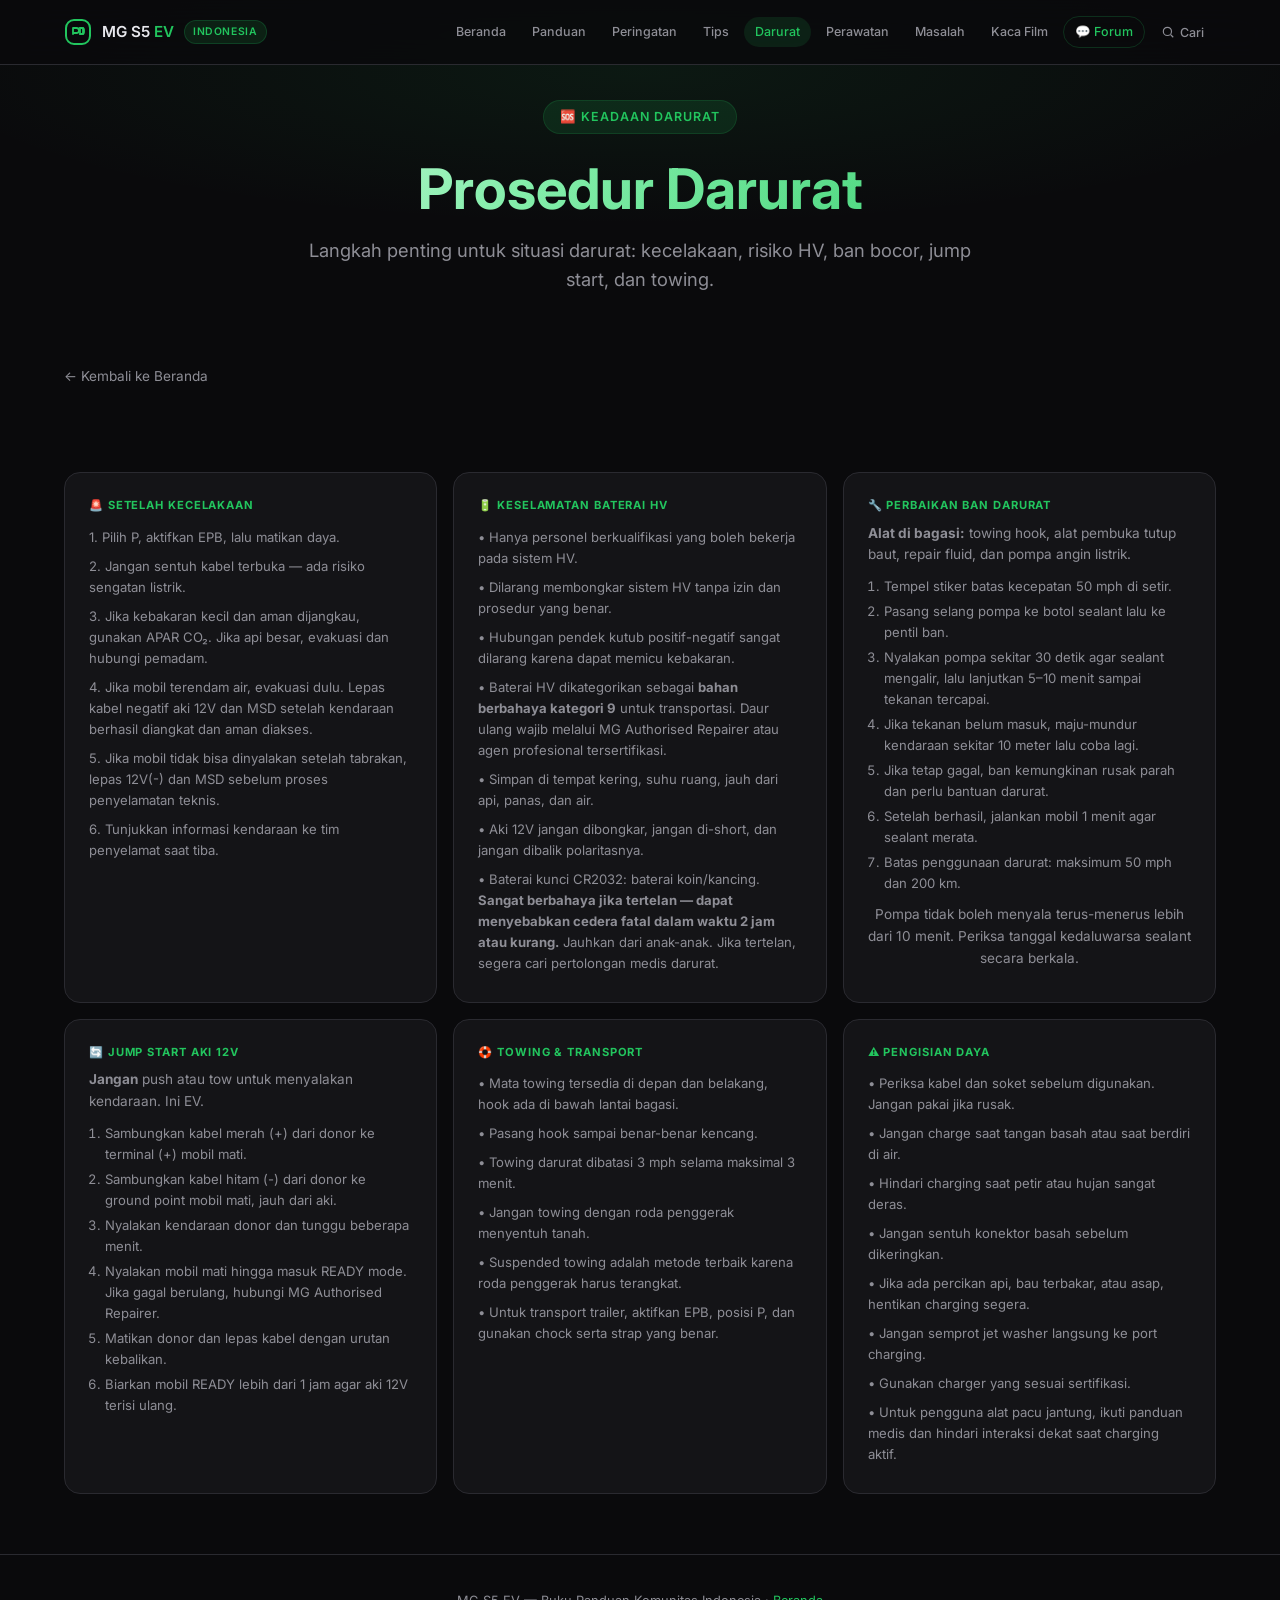
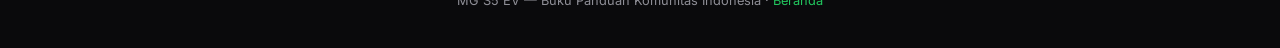
==== commit 30a199d2: "fix a11y P1 dari audit Impeccable: nav toggle jadi button native (aria-expanded/controls), focus tra" ====
--- a/darurat.html
+++ b/darurat.html
@@ -10,6 +10,24 @@
   <link href="https://fonts.googleapis.com/css2?family=Inter:wght@300;400;500;600;700;800&display=swap" rel="stylesheet">
   <link rel="stylesheet" href="style.css">
   <link rel="stylesheet" href="search.css">
+
+  <meta name="description" content="Prosedur darurat MG S5 EV: kecelakaan, keselamatan baterai HV, penanganan ban bocor, gendongan derek, dan langkah aman menghadapi kondisi darurat.">
+  <link rel="canonical" href="https://mgs5.web.id/darurat.html">
+  <meta property="og:type" content="website">
+  <meta property="og:site_name" content="MG S5 EV Indonesia">
+  <meta property="og:title" content="Prosedur Darurat — MG S5 EV Indonesia">
+  <meta property="og:description" content="Prosedur darurat MG S5 EV: kecelakaan, keselamatan baterai HV, penanganan ban bocor, gendongan derek, dan langkah aman menghadapi kondisi darurat.">
+  <meta property="og:url" content="https://mgs5.web.id/darurat.html">
+  <meta property="og:image" content="https://mgs5.web.id/img/og-image.png">
+  <meta property="og:image:width" content="1200">
+  <meta property="og:image:height" content="630">
+  <meta property="og:locale" content="id_ID">
+  <meta property="og:locale:alternate" content="en_US">
+  <meta name="twitter:card" content="summary_large_image">
+  <meta name="twitter:title" content="Prosedur Darurat — MG S5 EV Indonesia">
+  <meta name="twitter:description" content="Prosedur darurat MG S5 EV: kecelakaan, keselamatan baterai HV, penanganan ban bocor, gendongan derek, dan langkah aman menghadapi kondisi darurat.">
+  <meta name="twitter:image" content="https://mgs5.web.id/img/og-image.png">
+  <script type="application/ld+json">[{"@context": "https://schema.org", "@type": "WebPage", "name": "Prosedur Darurat — MG S5 EV Indonesia", "url": "https://mgs5.web.id/darurat.html", "description": "Prosedur darurat MG S5 EV: kecelakaan, keselamatan baterai HV, penanganan ban bocor, gendongan derek, dan langkah aman menghadapi kondisi darurat.", "inLanguage": "id-ID", "isPartOf": {"@type": "WebSite", "name": "MG S5 EV Indonesia", "url": "https://mgs5.web.id/"}}]</script>
 </head>
 <body>
 
@@ -25,11 +43,10 @@
       <span class="nav-badge">Indonesia</span>
     </div>
     <div class="nav-menu">
-      <input type="checkbox" id="nav-toggle-darurat" class="nav-toggle-input" aria-hidden="true">
-      <label for="nav-toggle-darurat" class="nav-toggle" aria-label="Buka navigasi">
+      <button type="button" id="nav-toggle-darurat" class="nav-toggle" aria-expanded="false" aria-controls="nav-links-darurat" aria-label="Buka navigasi">
         <span class="nav-toggle-bars" aria-hidden="true"><span></span><span></span><span></span></span>
-      </label>
-      <div class="nav-links">
+      </button>
+      <div class="nav-links" id="nav-links-darurat">
         <a href="index.html">Beranda</a>
         <a href="panduan.html">Panduan</a>
         <a href="peringatan.html">Peringatan</a>
--- a/style.css
+++ b/style.css
@@ -46,7 +46,7 @@
 .mt-8 { margin-top: 8px; }
 .mt-12 { margin-top: 12px; }
 .mt-24 { margin-top: 24px; }
-.muted-note { font-size: 0.75rem; color: #5c5c64; text-align: center; }
+.muted-note { font-size: 0.75rem; color: var(--muted); text-align: center; }
 .strong-note { color: var(--text); font-weight: 600; }
 .accent-value { color: var(--accent); font-weight: 700; }
 
@@ -63,11 +63,6 @@
 nav .container { display: flex; align-items: center; justify-content: space-between; min-height: 64px; }
 .nav-brand { display: flex; align-items: center; gap: 10px; font-weight: 600; font-size: 0.95rem; color: var(--text); }
 .nav-menu { display: flex; align-items: center; }
-.nav-toggle-input {
-  position: absolute;
-  opacity: 0;
-  pointer-events: none;
-}
 .nav-toggle {
   display: none;
   align-items: center;
@@ -259,7 +254,7 @@
   box-shadow: var(--shadow-raised);
 }
 .chapter-num { font-size: 0.7rem; font-weight: 700; text-transform: uppercase; letter-spacing: 0.1em; color: var(--accent); margin-bottom: 8px; }
-.chapter h3 { margin-bottom: 8px; font-size: 1.05rem; }
+.chapter h2 { margin: 0 0 8px; font-size: 1.05rem; }
 .chapter p { font-size: 0.85rem; color: var(--muted); line-height: 1.6; margin-bottom: 8px; }
 .chapter ul { list-style: none; display: flex; flex-wrap: wrap; gap: 5px; }
 .chapter ul li {
@@ -327,7 +322,7 @@
 
 .tips-grid { display: grid; grid-template-columns: repeat(auto-fit, minmax(220px, 1fr)); gap: 14px; max-width: 100%; margin: 0 auto; }
 .tip-card { background: var(--surface); border: 1px solid var(--border); border-radius: var(--radius-md); padding: 20px; }
-.tip-card h3 { font-size: 0.9rem; margin-bottom: 6px; }
+.tip-card h2 { font-size: 0.9rem; margin: 0 0 6px; }
 .tip-card p { font-size: 0.8rem; }
 
 .app-grid { display: grid; grid-template-columns: repeat(auto-fit, minmax(180px, 1fr)); gap: 14px; max-width: 700px; margin: 0 auto; }
@@ -365,7 +360,7 @@
 .stack-gap-sm > * + * { margin-top: 6px; }
 
 footer { border-top: 1px solid var(--border); padding: 36px 0; text-align: center; }
-footer p { font-size: 0.8rem; color: #5c5c64; }
+footer p { font-size: 0.8rem; color: var(--muted); }
 
 @media (max-width: 768px) {
   .hero { padding: 120px 0 40px; }
@@ -397,7 +392,7 @@
     align-items: stretch;
     gap: 6px;
   }
-  .nav-toggle-input:checked + .nav-toggle + .nav-links { display: flex; }
+  .nav-menu.open .nav-links { display: flex; }
   .nav-links a {
     font-size: 0.88rem;
     padding: 10px 12px;
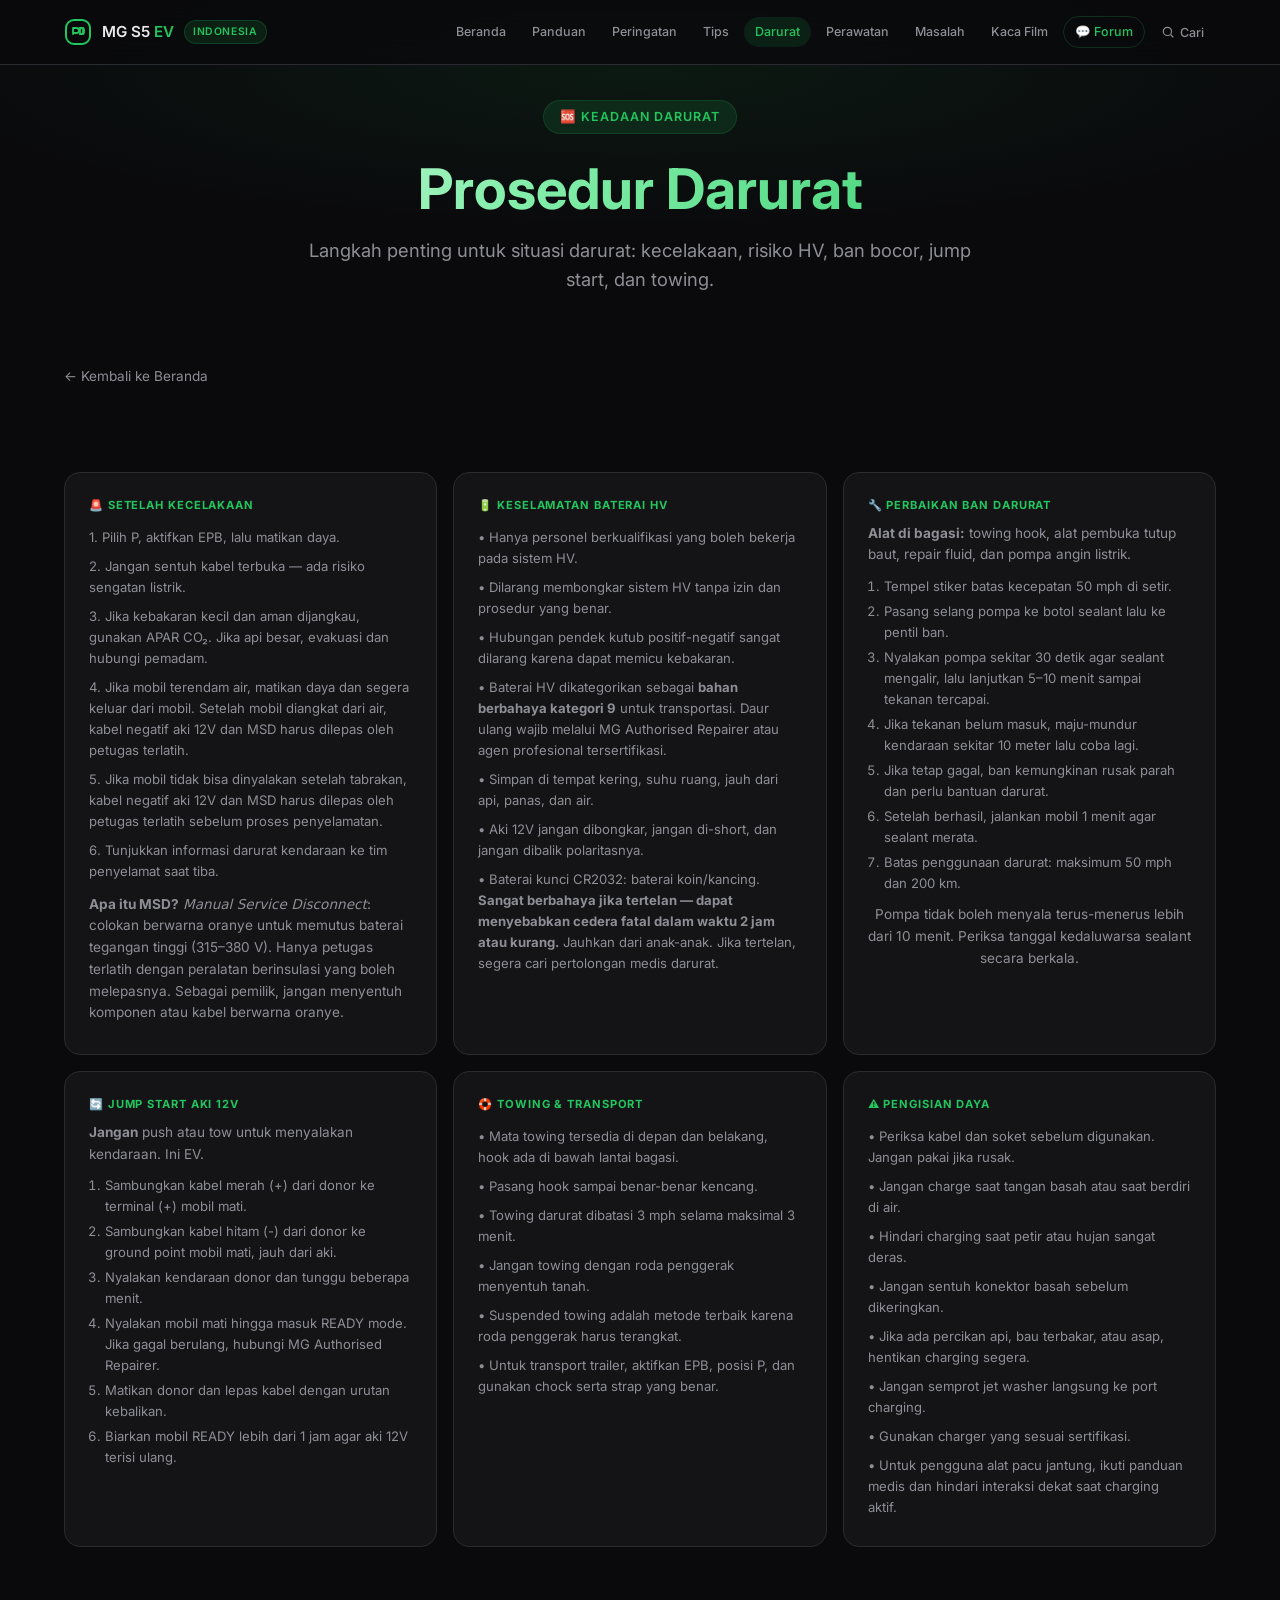
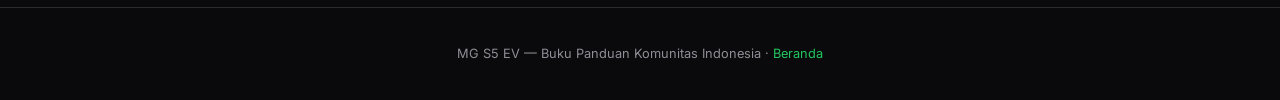
==== commit 89d3b210: "Lampu peringatan dari Buku Pemilik + penjelasan MSD - peringatan.html: 45 lampu dan indikator dari B" ====
--- a/darurat.html
+++ b/darurat.html
@@ -81,10 +81,11 @@
           <li>1. Pilih P, aktifkan EPB, lalu matikan daya.</li>
           <li>2. Jangan sentuh kabel terbuka — ada risiko sengatan listrik.</li>
           <li>3. Jika kebakaran kecil dan aman dijangkau, gunakan APAR CO₂. Jika api besar, evakuasi dan hubungi pemadam.</li>
-          <li>4. Jika mobil terendam air, evakuasi dulu. Lepas kabel negatif aki 12V dan MSD setelah kendaraan berhasil diangkat dan aman diakses.</li>
-          <li>5. Jika mobil tidak bisa dinyalakan setelah tabrakan, lepas 12V(-) dan MSD sebelum proses penyelamatan teknis.</li>
-          <li>6. Tunjukkan informasi kendaraan ke tim penyelamat saat tiba.</li>
+          <li>4. Jika mobil terendam air, matikan daya dan segera keluar dari mobil. Setelah mobil diangkat dari air, kabel negatif aki 12V dan MSD harus dilepas oleh petugas terlatih.</li>
+          <li>5. Jika mobil tidak bisa dinyalakan setelah tabrakan, kabel negatif aki 12V dan MSD harus dilepas oleh petugas terlatih sebelum proses penyelamatan.</li>
+          <li>6. Tunjukkan informasi darurat kendaraan ke tim penyelamat saat tiba.</li>
         </ul>
+        <p class="mt-8"><strong>Apa itu MSD?</strong> <em>Manual Service Disconnect</em>: colokan berwarna oranye untuk memutus baterai tegangan tinggi (315–380 V). Hanya petugas terlatih dengan peralatan berinsulasi yang boleh melepasnya. Sebagai pemilik, jangan menyentuh komponen atau kabel berwarna oranye.</p>
       </div>
 
       <div class="card">
--- a/style.css
+++ b/style.css
@@ -302,11 +302,6 @@
 .swatch-dot.gray { background: #5a5a5e; border: 1px solid #666; }
 .swatch-dot.red { background: #dc2626; border: 1px solid #666; }
 
-.lamp-grid { display: grid; grid-template-columns: repeat(auto-fill, minmax(280px, 1fr)); gap: 12px; margin: 24px 0 48px; }
-.lamp-item { display: flex; align-items: flex-start; gap: 12px; padding: 14px 16px; background: var(--surface); border: 1px solid var(--border); border-radius: var(--radius-md); }
-.lamp-icon { width: 42px; height: 42px; border-radius: var(--radius-sm); background: var(--surface-2); display: flex; align-items: center; justify-content: center; font-size: 1.1rem; flex-shrink: 0; }
-.lamp-name { font-size: 0.82rem; font-weight: 600; color: var(--text); margin-bottom: 2px; }
-.lamp-desc { font-size: 0.78rem; color: var(--muted); line-height: 1.5; }
 
 .fluids { display: grid; grid-template-columns: repeat(auto-fit, minmax(200px, 1fr)); gap: 12px; }
 .fluid-item { background: var(--surface); border: 1px solid var(--border); border-radius: var(--radius-md); padding: 16px 20px; transition: all 0.2s; }
@@ -405,3 +400,45 @@
   *, *::before, *::after { transition-duration: 0.01ms !important; animation-duration: 0.01ms !important; }
   html { scroll-behavior: auto; }
 }
+
+/* ===== Warning lamps (generated by scripts/lamps.mjs) ===== */
+:root {
+  --danger: #f87171;
+  --danger-strong: #fca5a5;
+  --danger-border: rgba(248, 113, 113, 0.35);
+}
+.lamp-jump { display: flex; flex-wrap: wrap; gap: 8px; margin: 24px 0 8px; }
+.lamp-jump a { display: inline-flex; align-items: center; gap: 8px; min-height: 44px; padding: 0 16px; border-radius: 999px;
+  border: 1px solid var(--border); background: var(--surface); color: var(--text); font-weight: 600; font-size: 0.9rem; }
+.lamp-jump a span { color: var(--muted); font-weight: 500; }
+.lamp-jump a.is-red { border-color: var(--danger-border); color: var(--danger-strong); }
+.lamp-jump a.is-yellow { border-color: rgba(250, 204, 21, 0.35); color: #fde68a; }
+.lamp-group { margin-top: 40px; }
+.lamp-group > h2 { margin: 0; font-size: 1.4rem; }
+.lamp-group > p { margin-top: 4px; max-width: 70ch; }
+.lamp-list { display: grid; grid-template-columns: repeat(auto-fill, minmax(320px, 1fr)); gap: 12px; margin-top: 16px; }
+.lamp { display: flex; gap: 14px; padding: 16px; border: 1px solid var(--border); border-radius: var(--radius-md); background: var(--surface); }
+.lamp.is-red { border-color: var(--danger-border); }
+.lamp-tiles { display: flex; flex-direction: column; gap: 6px; flex: none; }
+.lamp-tile { display: grid; place-items: center; width: 52px; height: 52px; border-radius: 10px; background: #050506; border: 1px solid #222228; }
+.lamp-tile svg { width: 34px; height: 34px; overflow: visible; }
+.lamp-tile.c-red { color: #f87171; }
+.lamp-tile.c-yellow { color: #facc15; }
+.lamp-tile.c-green { color: #4ade80; }
+.lamp-tile.c-blue { color: #60a5fa; }
+.lamp-tile.c-white { color: #e8e8ed; }
+.lamp-body { min-width: 0; }
+.lamp-body h3 { margin: 0; font-size: 1rem; }
+.lamp-en { margin-top: 2px; font-size: 0.75rem; }
+.lamp dl { display: grid; grid-template-columns: auto 1fr; gap: 4px 10px; margin-top: 10px; font-size: 0.875rem; }
+.lamp dt { font-weight: 600; color: var(--text); white-space: nowrap; }
+.lamp dd { margin: 0; color: var(--muted); }
+.lamp dd strong { color: var(--danger-strong); }
+.lamp-tip { margin-top: 8px; font-size: 0.85rem; }
+.lamp-source { margin: 40px 0 56px; font-size: 0.8rem; }
+.lamp:target { border-color: var(--accent); box-shadow: 0 0 0 3px var(--accent-dim); }
+@media (max-width: 480px) {
+  .lamp-list { grid-template-columns: 1fr; }
+  .lamp dl { grid-template-columns: 1fr; gap: 0 0; }
+  .lamp dd { margin-bottom: 6px; }
+}
